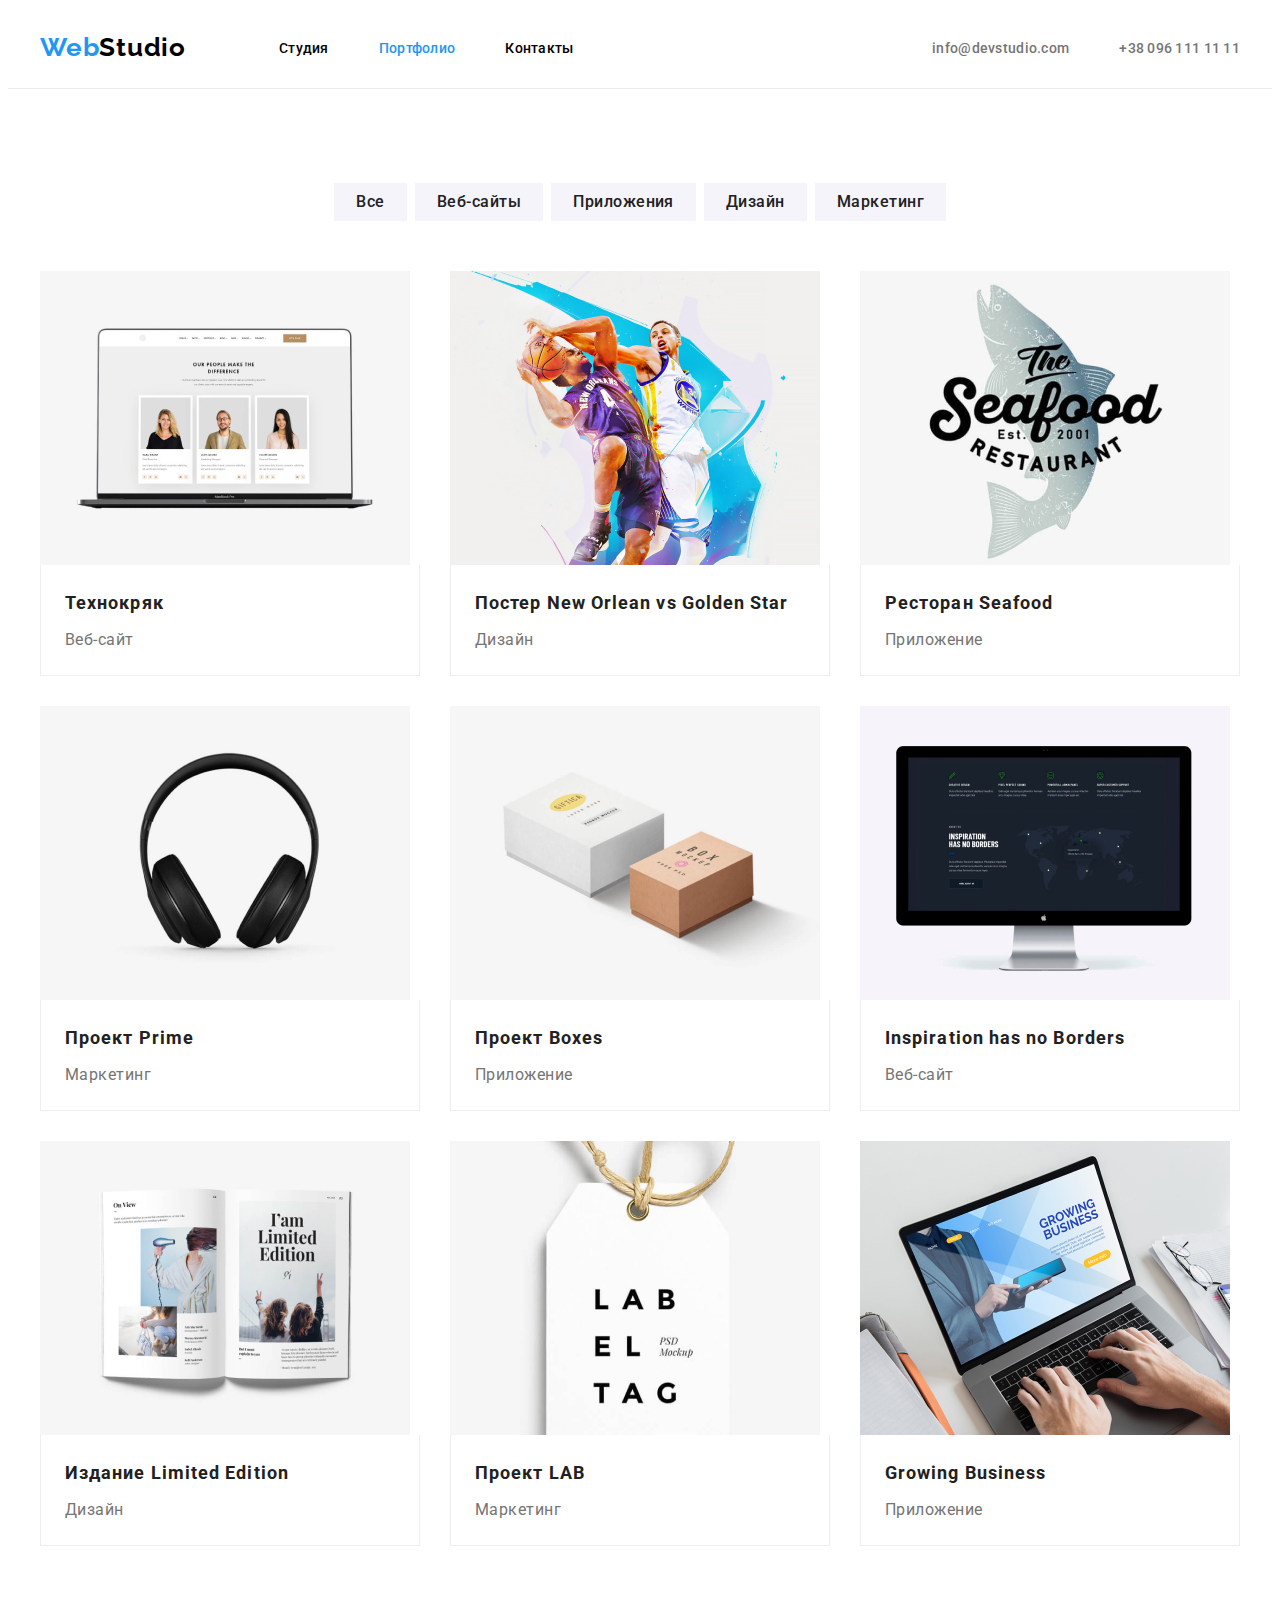
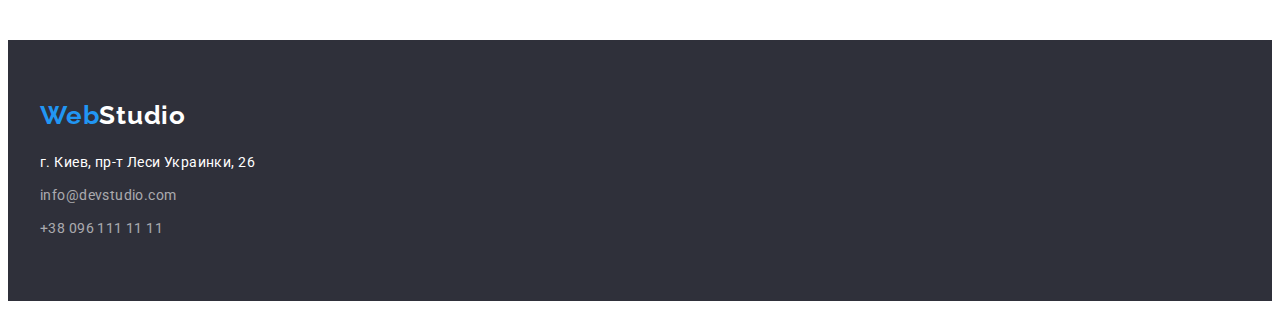
==== portfolio.html @ dbbafd81 "copy repo" ====
<!DOCTYPE html>
<html lang="ru">

<head>
    <meta charset="UTF-8">
    <meta http-equiv="X-UA-Compatible" content="IE=edge">
    <meta name="viewport" content="width=device-width, initial-scale=1.0">
    <title>Вебстудия</title>
    <link rel="preconnect" href="https://fonts.gstatic.com">
    <link href="https://fonts.googleapis.com/css2?family=Raleway:wght@700&family=Roboto:wght@400;500;700;900&display=swap"
        rel="stylesheet">
    <link rel="stylesheet" href="https://cdnjs.cloudflare.com/ajax/libs/modern-normalize/1.0.0/modern-normalize.css"
        integrity="sha512-Zx6MlUMKSVJoQ+83OwhdILe8cSEsCzfqThJd7J/VA2UrK6Ctj85p+xzqfyuNXE5B1k25uUdmJ2OzItbBy9GHAQ=="
        crossorigin="anonymous" />
    <link rel="stylesheet" href="./css/styles.css">
</head>

<body>
    <!-- Шапка сайта -->
    <header class="top-header top-header-portfolio">
    
        <div class="container">
    
            <nav class="header-nav">
                <a class="logo logo-header link" href="./index.html" lang="en"><span class="logo-web">Web</span>Studio</a>
    
                <ul class="nav-list list">
                    <li class="nav-item"><a class="nav-link link" href="./index.html">Студия</a></li>
                    <li class="nav-item"><a class="nav-link current link" href="./portfolio.html">Портфолио</a></li>
                    <li class="nav-item"><a class="nav-link link" href="">Контакты</a></li>
                </ul>
            </nav>
    
            <ul class="list contact-list">
                <li class="contact-item"><a class="mail-link link" href="mailto:info@devstudio.com" lang="en">info@devstudio.com</a></li>
                <li class="contact-item"><a class="tell-link link link" href="tel:+380961111111">+38 096 111 11 11</a></li>
            </ul>
        </div>
    </header>

    <!--Основной контент-->
    <main>
        <section class="filter">
            <div class="container">
                <h1 class="visually-hidden">Наши продукты</h1>
                <ul class="filter-list list">
                    <li class="filter-item">
                        <button class="filter-button" type="button">Все</button>
                    </li>
                    <li class="filter-item">
                        <button class="filter-button" type="button">Веб-сайты</button>
                    </li>
                    <li class="filter-item">
                        <button class="filter-button" type="button">Приложения</button>
                    </li>
                    <li class="filter-item">
                        <button class="filter-button" type="button">Дизайн</button>
                    </li>
                    <li class="filter-item">
                        <button class="filter-button" type="button">Маркетинг</button>
                    </li>
                </ul>
                
                <ul class="projects-list list">
                    <li class="projects-item">
                        <img src="./images/portfolio/project1.jpg" alt="Проект веб-сайта Технокряк" width="370" height="294">
                        <div class="projects-title-name">
                            <h2 class="projects-title">Технокряк</h2>
                            <p class="projects-description">Веб-сайт</p>
                        </div>
                    </li>
                    <li class="projects-item">
                        <img src="./images/portfolio/project2.jpg" alt="Два баскетболиста в схватке" width="370" height="294">
                        <div class="projects-title-name">
                            <h2 class="projects-title">Постер <span lang="en">New Orlean vs Golden Star</span></h2>
                            <p class="projects-description">Дизайн</p>
                        </div>
                    </li>
                    <li class="projects-item">
                        <img src="./images/portfolio/project3.jpg" alt="Логотип ресторана Seafood" width="370" height="294">
                        <div class="projects-title-name">
                            <h2 class="projects-title">Ресторан <span lang="en">Seafood</span></h2>
                            <p class="projects-description">Приложение</p>
                        </div>
                    </li>
                    <li class="projects-item">
                        <img src="./images/portfolio/project4.jpg" alt="Наушники" width="370" height="294">
                        <div class="projects-title-name">
                            <h2 class="projects-title">Проект <span lang="en">Prime</span></h2>
                            <p class="projects-description">Маркетинг</p>
                        </div>
                    </li>
                    <li class="projects-item">
                        <img src="./images/portfolio/project5.jpg" alt="Упаковочные коробочки" width="370" height="294">
                        <div class="projects-title-name">
                            <h2 class="projects-title">Проект <span lang="en">Boxes</span></h2>
                            <p class="projects-description">Приложение</p>
                        </div>
                    </li>
                    <li class="projects-item">
                        <img src="./images/portfolio/project6.jpg" alt="Монитор с веб-сайтом" width="370" height="294">
                        <div class="projects-title-name">
                            <h2 class="projects-title"><span lang="en">Inspiration has no Borders</span></h2>
                            <p class="projects-description">Веб-сайт</p>
                        </div>
                    </li>
                    <li class="projects-item">
                        <img src="./images/portfolio/project7.jpg" alt="Раскрытая книга" width="370" height="294">
                        <div class="projects-title-name">
                            <h2 class="projects-title">Издание <span lang="en">Limited Edition</span></h2>
                            <p class="projects-description">Дизайн</p>
                        </div>
                    </li>
                    <li class="projects-item">
                        <img src="./images/portfolio/project8.jpg" alt="Бирка с логотипом компаниии" width="370" height="294">
                        <div class="projects-title-name">
                            <h2 class="projects-title">Проект <span lang="en">LAB</span></h2>
                            <p class="projects-description">Маркетинг</p>
                        </div>
                    </li>
                    <li class="projects-item">
                        <img src="./images/portfolio/project9.jpg" alt="Приложение в ноутбуке" width="370" height="294">
                        <div class="projects-title-name">
                            <h2 class="projects-title"><span lang="en">Growing Business</span></h2>
                            <p class="projects-description">Приложение</p>
                        </div>
                    </li>
                </ul>
            </div>
        </section>
        


    </main>


    <!-- Подвал -->
    <footer class="footer">
        <div class="container">
            <h2 class="visually-hidden">Подвал сайта</h2>
    
            <a class="logo logo-footer link" href="./index.html" lang="en"><span class="logo-web">Web</span><span
                    class="logo-footer-color">Studio</span></a>
    
            <address class="address">
                <ul class="footer-list list">
                    <li class="footer-list-item"><a class="footer-link footer-link-address link"
                            href="https://goo.gl/maps/F6Xvro93UMRjj7kQ9">г. Киев, пр-т Леси Украинки, 26</a></li>
                    <li class="footer-list-item"><a class="footer-link footer-link-mail link"
                            href="mailto:info@devstudio.com" lang="en">info@devstudio.com</a></li>
                    <li class="footer-list-item"><a class="footer-link footer-link-contact link"
                            href="tel:+380961111111">+38 096 111 11 11</a></li>
                </ul>
            </address>
        </div>
    </footer>
</body>

</html>
---- css/styles.css ----
:root {
  --main-font: Roboto, sans-serif;
  --logo-font: Raleway, sans-serif;
  --main-color: #000000;
  --secondary-color: #757575;
  --accent-color: #2196f3;
  --herro-color: #2f303a;
  --team-background-color: #f5f4fa;
  --footer-color: #ffffff;
  --button-color: #212121;
  --background-button-color: #f5f4fa;
  --backround-footer: #2f303a;
  --footer-link-contact-color: rgba(255, 255, 255, 0.6);
  --section-pt: 94px;
  --section-pb: 94px;
}

/*общие стили*/
body {
  font-family: var(--main-font);
  color: var(--main-color);
}

/*cброс стилей*/
.link {
  text-decoration: none;
}

.list {
  list-style: none;
}

.address {
  font-style: normal;
}

h1,
h2,
h3,
h4,
h5,
h6,
p {
  margin: 0;
}

ul,
ol {
  margin: 0;
  padding: 0;
}

img {
  display: block;
}

/*Скрытые заголовки*/
.visually-hidden {
  position: absolute !important;
  clip: rect(1px 1px 1px 1px); /* IE6, IE7 */
  clip: rect(1px, 1px, 1px, 1px);
  padding: 0 !important;
  border: 0 !important;
  height: 1px !important;
  width: 1px !important;
  overflow: hidden;
}
/*Конец скрытых заголовков*/
/*======конец cброса стилей======*/

/*=====HEADER=======*/

.container {
  width: 1200px;
  margin: 0 auto;
  padding-left: 15px;
  padding-right: 15px;
}

/*стиль лого*/

.logo {
  font-family: var(--logo-font);
  font-weight: 700;
  font-size: 26px;
  line-height: 1.19;
  letter-spacing: 0.03em;
  color: var(--main-color);
}

.logo-header {
  padding-top: 24px;
  padding-bottom: 25px;
  margin-right: 93px;
}

/*стиль надписи веб*/
.logo-web {
  color: var(--accent-color);
}

/*стили навигации*/

.top-header-portfolio {
  border-bottom: 1px solid #ececec;
}

.top-header .container {
  display: flex;
  align-items: center;
}

.header-nav {
  display: flex;
  align-items: center;
}

.nav-list {
  display: flex;
  align-items: center;
}

.contact-list {
  display: flex;
  margin-left: auto;
  align-items: center;
}
.contact-item:not(:first-child) {
  margin-left: 50px;
}

.nav-item:not(:last-child) {
  margin-right: 50px;
}

.nav-link {
  padding-top: 32px;
  padding-bottom: 32px;
  font-weight: 500;
  font-size: 14px;
  line-height: 1.14;
  letter-spacing: 0.02em;
  color: var(--main-color);
}

/*активная страница*/
.current {
  color: var(--accent-color);
}

/*наведение*/
.nav-link:hover,
.nav-link:focus {
  color: var(--accent-color);
}

/*маил, тел*/
.mail-link,
.tell-link {
  padding-top: 32px;
  padding-bottom: 32px;
  font-weight: 500;
  font-size: 14px;
  line-height: 1.14;
  letter-spacing: 0.02em;
  color: var(--secondary-color);
}

/*при наведении*/
.mail-link:hover,
.mail-link:focus,
.tell-link:hover,
.tell-link:focus {
  color: var(--accent-color);
}
/*=====END HEADER*=======/

/*=====MAIN=======*/

/*герой*/
.herro {
  background-color: var(--herro-color);
  padding-top: 200px;
  padding-bottom: 200px;
  margin-left: auto;
  margin-right: auto;
}

.herro-title {
  display: block;
  margin-left: auto;
  margin-right: auto;
  margin-bottom: 30px;
  font-weight: 900;
  font-size: 44px;
  line-height: 1.36;
  text-align: center;
  letter-spacing: 0.06em;
  text-transform: uppercase;
  color: var(--footer-color);
  text-shadow: 0px 4px 4px rgba(0, 0, 0, 0.25);
}

/*модальная кнопка*/
.modal-btn {
  display: block;
  margin-left: auto;
  margin-right: auto;
  padding-left: 32px;
  padding-right: 32px;
  padding-top: 10px;
  padding-bottom: 10px;
  box-shadow: 0px 4px 4px rgba(0, 0, 0, 0.15);
  border-radius: 4px;

  font-weight: 700;
  font-size: 16px;
  line-height: 1.88;
  letter-spacing: 0.06em;
  background-color: var(--accent-color);
  color: var(--footer-color);
  cursor: pointer;
}

/*преимущества*/

.feature {
  padding-top: var(--section-pt);
}

.feature-item {
  display: flex;
  margin-left: -30px;
  margin-top: -30px;
}

.feature-block {
  margin-left: 30px;
  margin-top: 30px;
  flex-basis: calc((100% - 90px) / 4);
}

.feature-title {
  margin-bottom: 10px;
  font-weight: 700;
  font-size: 14px;
  line-height: 1.14;
  letter-spacing: 0.03em;
  text-transform: uppercase;
}

.feature-text {
  font-size: 14px;
  line-height: 1.71;
  letter-spacing: 0.03em;
  color: var(--secondary-color);
}
/*чем мы занимаемся*/

.activities {
  padding-top: var(--section-pt);
  padding-bottom: var(--section-pb);
}
.activities-title {
  margin-bottom: 50px;
  font-weight: 700;
  font-size: 36px;
  line-height: 1.17;
  text-align: center;
  letter-spacing: 0.03em;
}

.activities-list {
  display: flex;
  margin-left: -30px;
  margin-top: -30px;
}

.activities-list-item {
  margin-left: 30px;
  margin-top: 30px;
  flex-basis: calc((100% - 60px) / 3);
}

/*члены команды*/
.team {
  background-color: var(--team-background-color);
  padding-top: var(--section-pt);
  padding-bottom: var(--section-pb);
}

.team-title {
  display: block;

  margin-bottom: 50px;
  font-weight: 700;
  font-size: 36px;
  line-height: 1.17;
  text-align: center;
  letter-spacing: 0.03em;
}

.team-list {
  display: flex;
  margin-left: -30px;
  margin-top: -30px;
}

.team-item {
  margin-left: 30px;
  margin-top: 30px;
  flex-basis: calc((100% - 90px) / 4);

  box-shadow: 0px 1px 3px rgba(0, 0, 0, 0.12), 0px 1px 1px rgba(0, 0, 0, 0.14),
    0px 2px 1px rgba(0, 0, 0, 0.2);
  border-radius: 0px 0px 4px 4px;
}

.team-item {
  background-color: var(--footer-color);
}

.team-info {
  padding-top: 30px;
  padding-bottom: 30px;
  padding-left: 30px;
  padding-right: 30px;
}
.team-name {
  font-weight: 500;
  font-size: 16px;
  line-height: 1.19;
  text-align: center;
  letter-spacing: 0.03em;
  color: var(--main-color);
}

.team-position {
  margin-top: 10px;
  font-size: 16px;
  line-height: 1.19;
  text-align: center;
  letter-spacing: 0.03em;
  color: var(--secondary-color);
}

/*=====END MAIN=======*/

/*=====FOOTER=========*/
.footer {
  background-color: var(--backround-footer);
  padding-top: 60px;
  padding-bottom: 60px;
}

.address {
  margin-top: 20px;
}

.logo-footer-color {
  color: var(--footer-color);
}
/*адресс*/
.footer-link {
  font-size: 14px;
  line-height: 1.71;
  letter-spacing: 0.03em;
  color: var(--footer-color);
}

.footer-list-item:not(:last-child) {
  margin-bottom: 9px;
}

.footer-link-mail,
.footer-link-contact {
  color: var(--footer-link-contact-color);
}
/*=======END FOOTER=======*/

/*========FILTER========*/

/*стиль фильтра*/

.filter {
  padding-top: var(--section-pt);
  padding-bottom: var(--section-pb);
}

.filter-list {
  display: flex;
  justify-content: center;
  margin-bottom: 50px;
}

.filter-button {
  min-width: 73px;
  padding-left: 22px;
  padding-right: 22px;
  padding-top: 6px;
  padding-bottom: 6px;
  border: none;
  font-family: inherit;
  font-weight: 500;
  font-size: 16px;
  line-height: 1.63;
  text-align: center;
  letter-spacing: 0.03em;
  color: var(--button-color);
  background-color: var(--background-button-color);
}

.filter-item:not(:last-child) {
  margin-right: 8px;
}

/*при наведении*/
.filter-button:hover,
.filter-button:focus {
  cursor: pointer;
  color: var(--background-button-color);
  background-color: var(--accent-color);
}
/*===========PROJECT===========*/

/*проекты названия*/

.projects-list {
  display: flex;
  flex-wrap: wrap;
  margin-left: -30px;
  margin-top: -30px;
}

.projects-item {
  margin-left: 30px;
  margin-top: 30px;
  flex-basis: calc((100% - 90px) / 3);
}

.projects-title-name {
  display: block;
  padding-left: 24px;
  padding-right: 24px;
  padding-top: 20px;
  padding-bottom: 20px;
  border-left: 1px solid #eeeeee;
  border-bottom: 1px solid #eeeeee;
  border-right: 1px solid #eeeeee;
}

.projects-title {
  margin-bottom: 4px;
  font-weight: 700;
  font-size: 18px;
  line-height: 2;
  letter-spacing: 0.06em;
  color: var(--button-color);
}

/*тип проекты*/
.projects-description {
  display: inline-block;
  font-size: 16px;
  line-height: 1.88;
  letter-spacing: 0.03em;
  color: var(--secondary-color);
}
/*===========END PROJECT===========*/
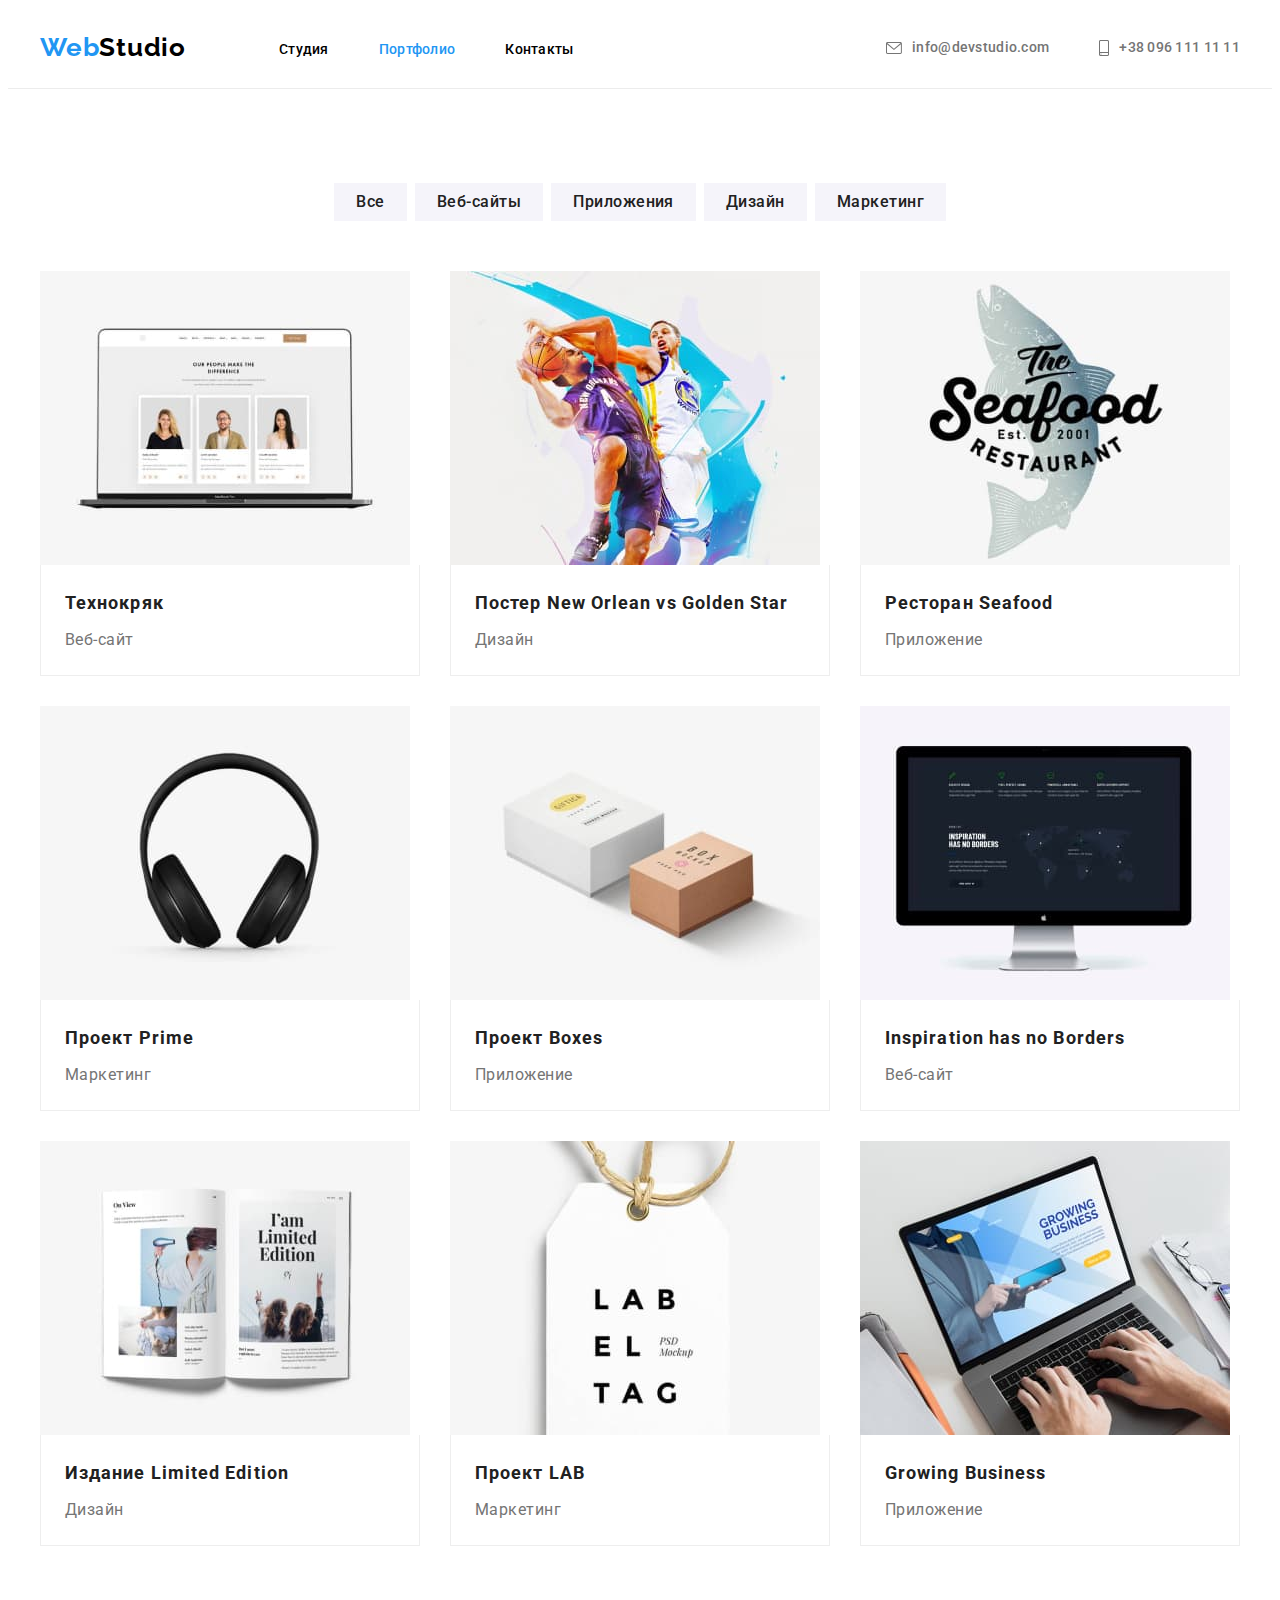
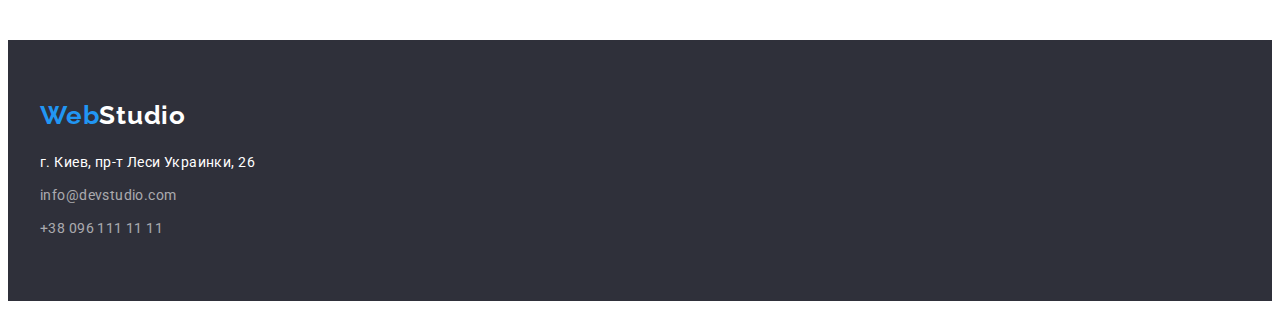
==== commit 9696bc11: "Градиент Героя" ====
--- a/portfolio.html
+++ b/portfolio.html
@@ -32,8 +32,20 @@
             </nav>
     
             <ul class="list contact-list">
-                <li class="contact-item"><a class="mail-link link" href="mailto:info@devstudio.com" lang="en">info@devstudio.com</a></li>
-                <li class="contact-item"><a class="tell-link link link" href="tel:+380961111111">+38 096 111 11 11</a></li>
+                <li class="contact-item">
+                    <a class="mail-link link" href="mailto:info@devstudio.com" lang="en">
+                        <svg class="contact-logo" width="16px" height="12px">
+                            <use href="./images/icons.svg#envelope">
+                            </use>
+                        </svg>
+                        info@devstudio.com</a>
+                </li>
+                <li class="contact-item"><a class="tell-link link" href="tel:+380961111111">
+                        <svg class="contact-logo" width="10px" height="16px">
+                            <use href="./images/icons.svg#smartphone">
+                            </use>
+                        </svg>
+                        +38 096 111 11 11</a></li>
             </ul>
         </div>
     </header>
--- a/css/styles.css
+++ b/css/styles.css
@@ -13,6 +13,8 @@
   --footer-link-contact-color: rgba(255, 255, 255, 0.6);
   --section-pt: 94px;
   --section-pb: 94px;
+  --link-social-color: #afb1b8;
+  --accent-link-social-color: #ffffff;
 }
 
 /*общие стили*/
@@ -157,6 +159,8 @@
 /*маил, тел*/
 .mail-link,
 .tell-link {
+  display: flex;
+  align-items: center;
   padding-top: 32px;
   padding-bottom: 32px;
   font-weight: 500;
@@ -173,12 +177,31 @@
 .tell-link:focus {
   color: var(--accent-color);
 }
+
+.contact-logo {
+  fill: currentColor;
+  margin-right: 10px;
+}
+
+.mail-link:hover svg,
+.mail-link:focus svg,
+.tell-link:hover svg,
+.tell-link:focus svg {
+  fill: currentColor;
+}
 /*=====END HEADER*=======/
 
 /*=====MAIN=======*/
 
 /*герой*/
 .herro {
+  background-image: linear-gradient(
+      rgba(47, 48, 58, 40%),
+      rgba(47, 48, 58, 40%)
+    ),
+    url('../images/index/herro.jpg');
+  background-repeat: no-repeat;
+  max-width: 1600px;
   background-color: var(--herro-color);
   padding-top: 200px;
   padding-bottom: 200px;
@@ -240,6 +263,21 @@
   flex-basis: calc((100% - 90px) / 4);
 }
 
+.feature-img {
+  display: flex;
+  justify-content: center;
+  align-items: center;
+  background-color: var(--background-button-color);
+  border-radius: 4px;
+  width: 270px;
+  height: 120px;
+  margin-bottom: 30px;
+}
+
+.feature-svg {
+  fill: currentColor;
+}
+
 .feature-title {
   margin-bottom: 10px;
   font-weight: 700;
@@ -337,6 +375,7 @@
 
 .team-position {
   margin-top: 10px;
+  margin-bottom: 16px;
   font-size: 16px;
   line-height: 1.19;
   text-align: center;
@@ -344,6 +383,33 @@
   color: var(--secondary-color);
 }
 
+.team-link {
+  display: flex;
+  justify-content: space-between;
+  align-items: center;
+}
+.team-link-item > svg {
+  fill: var(--link-social-color);
+}
+
+.team-link-item {
+  display: flex;
+  justify-content: center;
+  align-items: center;
+  width: 44px;
+  height: 44px;
+  border-radius: 50%;
+}
+
+.team-link-item:hover,
+.team-link-item:focus {
+  background-color: var(--accent-color);
+}
+
+.team-link-item:hover svg,
+.team-link-item:focus svg {
+  fill: var(--footer-color);
+}
 /*=====END MAIN=======*/
 
 /*=====FOOTER=========*/
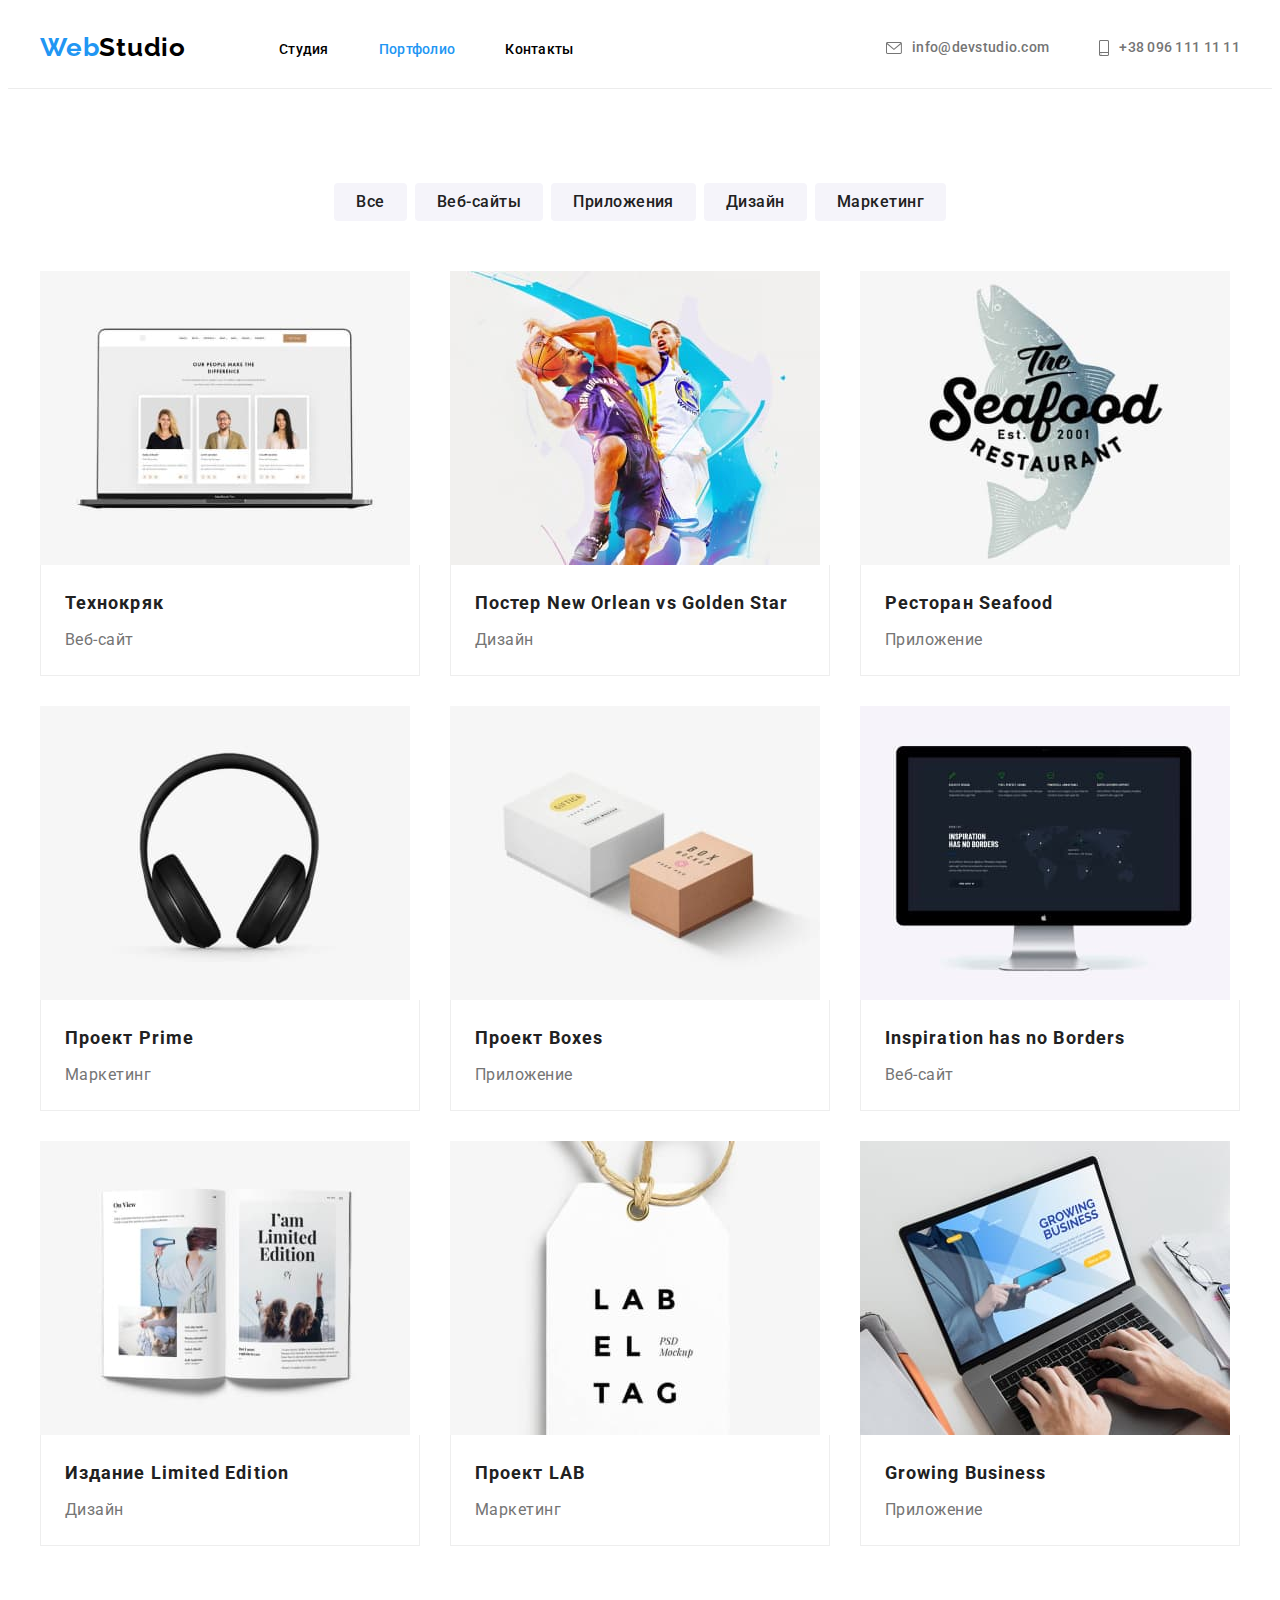
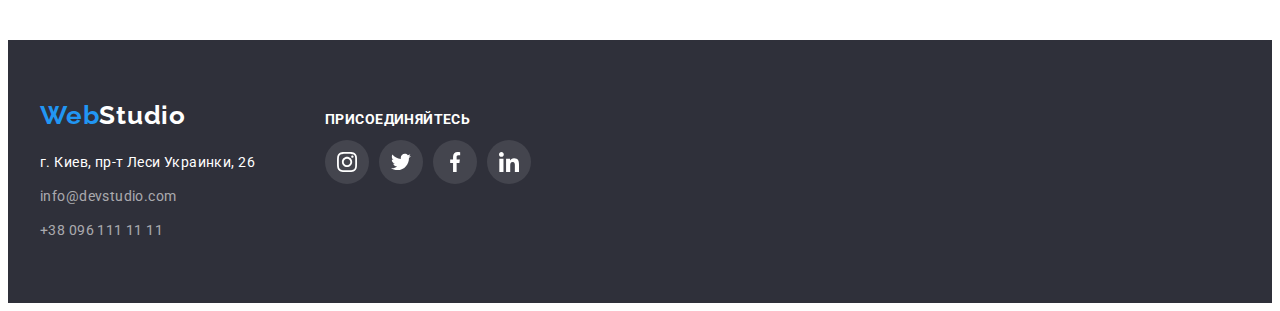
==== commit 42d04dfd: "Full" ====
--- a/portfolio.html
+++ b/portfolio.html
@@ -73,70 +73,97 @@
                     </li>
                 </ul>
                 
-                <ul class="projects-list list">
-                    <li class="projects-item">
-                        <img src="./images/portfolio/project1.jpg" alt="Проект веб-сайта Технокряк" width="370" height="294">
-                        <div class="projects-title-name">
-                            <h2 class="projects-title">Технокряк</h2>
-                            <p class="projects-description">Веб-сайт</p>
-                        </div>
-                    </li>
-                    <li class="projects-item">
-                        <img src="./images/portfolio/project2.jpg" alt="Два баскетболиста в схватке" width="370" height="294">
-                        <div class="projects-title-name">
-                            <h2 class="projects-title">Постер <span lang="en">New Orlean vs Golden Star</span></h2>
-                            <p class="projects-description">Дизайн</p>
-                        </div>
-                    </li>
-                    <li class="projects-item">
-                        <img src="./images/portfolio/project3.jpg" alt="Логотип ресторана Seafood" width="370" height="294">
-                        <div class="projects-title-name">
-                            <h2 class="projects-title">Ресторан <span lang="en">Seafood</span></h2>
-                            <p class="projects-description">Приложение</p>
-                        </div>
-                    </li>
-                    <li class="projects-item">
-                        <img src="./images/portfolio/project4.jpg" alt="Наушники" width="370" height="294">
-                        <div class="projects-title-name">
-                            <h2 class="projects-title">Проект <span lang="en">Prime</span></h2>
-                            <p class="projects-description">Маркетинг</p>
-                        </div>
-                    </li>
-                    <li class="projects-item">
-                        <img src="./images/portfolio/project5.jpg" alt="Упаковочные коробочки" width="370" height="294">
-                        <div class="projects-title-name">
-                            <h2 class="projects-title">Проект <span lang="en">Boxes</span></h2>
-                            <p class="projects-description">Приложение</p>
-                        </div>
-                    </li>
-                    <li class="projects-item">
-                        <img src="./images/portfolio/project6.jpg" alt="Монитор с веб-сайтом" width="370" height="294">
-                        <div class="projects-title-name">
-                            <h2 class="projects-title"><span lang="en">Inspiration has no Borders</span></h2>
-                            <p class="projects-description">Веб-сайт</p>
-                        </div>
-                    </li>
-                    <li class="projects-item">
-                        <img src="./images/portfolio/project7.jpg" alt="Раскрытая книга" width="370" height="294">
-                        <div class="projects-title-name">
-                            <h2 class="projects-title">Издание <span lang="en">Limited Edition</span></h2>
-                            <p class="projects-description">Дизайн</p>
-                        </div>
-                    </li>
-                    <li class="projects-item">
-                        <img src="./images/portfolio/project8.jpg" alt="Бирка с логотипом компаниии" width="370" height="294">
-                        <div class="projects-title-name">
-                            <h2 class="projects-title">Проект <span lang="en">LAB</span></h2>
-                            <p class="projects-description">Маркетинг</p>
-                        </div>
-                    </li>
-                    <li class="projects-item">
-                        <img src="./images/portfolio/project9.jpg" alt="Приложение в ноутбуке" width="370" height="294">
-                        <div class="projects-title-name">
-                            <h2 class="projects-title"><span lang="en">Growing Business</span></h2>
-                            <p class="projects-description">Приложение</p>
-                        </div>
-                    </li>
+                <ul class="projects-list list">                    
+                    <li class="projects-item">
+                        <a class="projects-link link" href="">
+                            <img src="./images/portfolio/project1.jpg" alt="Проект веб-сайта Технокряк" width="370" height="294">
+                            <div class="projects-title-name">
+                                <h2 class="projects-title">Технокряк</h2>
+                                <p class="projects-description">Веб-сайт</p>
+                            </div>
+                        </a>
+                    </li>                    
+                    
+                    <li class="projects-item">
+                        <a class="projects-link link" href="">
+                            <img src="./images/portfolio/project2.jpg" alt="Два баскетболиста в схватке" width="370" height="294">
+                            <div class="projects-title-name">
+                                <h2 class="projects-title">Постер <span lang="en">New Orlean vs Golden Star</span></h2>
+                                <p class="projects-description">Дизайн</p>
+                            </div>
+                        </a>
+                    </li>                    
+                    
+                    <li class="projects-item">
+                        <a class="projects-link link" href="">
+                            <img src="./images/portfolio/project3.jpg" alt="Логотип ресторана Seafood" width="370" height="294">
+                            <div class="projects-title-name">
+                                <h2 class="projects-title">Ресторан <span lang="en">Seafood</span></h2>
+                                <p class="projects-description">Приложение</p>
+                            </div>
+                        </a>
+                    </li>                    
+                    
+                    <li class="projects-item">
+                        <a class="projects-link link" href="">
+                            <img src="./images/portfolio/project4.jpg" alt="Наушники" width="370" height="294">
+                            <div class="projects-title-name">
+                                <h2 class="projects-title">Проект <span lang="en">Prime</span></h2>
+                                <p class="projects-description">Маркетинг</p>
+                            </div>
+                        </a>
+                    </li>                    
+                    
+                    <li class="projects-item">
+                        <a class="projects-link link" href="">
+                            <img src="./images/portfolio/project5.jpg" alt="Упаковочные коробочки" width="370" height="294">
+                            <div class="projects-title-name">
+                                <h2 class="projects-title">Проект <span lang="en">Boxes</span></h2>
+                                <p class="projects-description">Приложение</p>
+                            </div>
+                        </a>
+                    </li>                    
+                    
+                    <li class="projects-item">
+                        <a class="projects-link link" href="">
+                            <img src="./images/portfolio/project6.jpg" alt="Монитор с веб-сайтом" width="370" height="294">
+                            <div class="projects-title-name">
+                                <h2 class="projects-title"><span lang="en">Inspiration has no Borders</span></h2>
+                                <p class="projects-description">Веб-сайт</p>
+                            </div>
+                        </a>
+                    </li>                   
+                    
+                    <li class="projects-item">
+                        <a class="projects-link link" href="">
+                            <img src="./images/portfolio/project7.jpg" alt="Раскрытая книга" width="370" height="294">
+                            <div class="projects-title-name">
+                                <h2 class="projects-title">Издание <span lang="en">Limited Edition</span></h2>
+                                <p class="projects-description">Дизайн</p>
+                            </div>
+                        </a>
+                    </li>                    
+                    
+                    <li class="projects-item">
+                        <a class="projects-link link" href="">
+                            <img src="./images/portfolio/project8.jpg" alt="Бирка с логотипом компаниии" width="370" height="294">
+                            <div class="projects-title-name">
+                                <h2 class="projects-title">Проект <span lang="en">LAB</span></h2>
+                                <p class="projects-description">Маркетинг</p>
+                            </div>
+                        </a>
+                    </li>                    
+                    
+                    <li class="projects-item">
+                        <a class="projects-link link" href="">
+                            <img src="./images/portfolio/project9.jpg" alt="Приложение в ноутбуке" width="370" height="294">
+                            <div class="projects-title-name">
+                                <h2 class="projects-title"><span lang="en">Growing Business</span></h2>
+                                <p class="projects-description">Приложение</p>
+                            </div>
+                        </a>
+                    </li>                    
+                                  
                 </ul>
             </div>
         </section>
@@ -151,19 +178,60 @@
         <div class="container">
             <h2 class="visually-hidden">Подвал сайта</h2>
     
-            <a class="logo logo-footer link" href="./index.html" lang="en"><span class="logo-web">Web</span><span
-                    class="logo-footer-color">Studio</span></a>
-    
-            <address class="address">
-                <ul class="footer-list list">
-                    <li class="footer-list-item"><a class="footer-link footer-link-address link"
-                            href="https://goo.gl/maps/F6Xvro93UMRjj7kQ9">г. Киев, пр-т Леси Украинки, 26</a></li>
-                    <li class="footer-list-item"><a class="footer-link footer-link-mail link"
-                            href="mailto:info@devstudio.com" lang="en">info@devstudio.com</a></li>
-                    <li class="footer-list-item"><a class="footer-link footer-link-contact link"
-                            href="tel:+380961111111">+38 096 111 11 11</a></li>
-                </ul>
-            </address>
+            <div class="footer-info">
+                <div class="footer-info-address">
+                    <a class="logo logo-footer link" href="./index.html" lang="en"><span class="logo-web">Web</span><span
+                            class="logo-footer-color">Studio</span></a>
+    
+                    <address class="address">
+                        <ul class="footer-list list">
+                            <li class="footer-list-item"><a class="footer-link footer-link-address link"
+                                    href="https://goo.gl/maps/F6Xvro93UMRjj7kQ9">г. Киев, пр-т Леси Украинки, 26</a></li>
+                            <li class="footer-list-item"><a class="footer-link footer-link-mail link"
+                                    href="mailto:info@devstudio.com" lang="en">info@devstudio.com</a></li>
+                            <li class="footer-list-item"><a class="footer-link footer-link-contact link"
+                                    href="tel:+380961111111">+38 096
+                                    111 11 11</a></li>
+                        </ul>
+                    </address>
+                </div>
+    
+                <div class="footer-social-link">
+                    <h2 class="footer-title list">присоединяйтесь</h2>
+                    <ul class="footer-team-link list">
+                        <li class="footer-team-item">
+                            <a class="footer-team-link-item" href="">
+                                <svg wight="20px" height="20px">
+                                    <use href="./images/icons.svg#instagram"></use>
+                                </svg>
+                            </a>
+                        </li>
+                        <li class="footer-team-item">
+                            <a class="footer-team-link-item" href="">
+                                <svg wight="20px" height="20px">
+                                    <use href="./images/icons.svg#twitter"></use>
+                                </svg>
+                            </a>
+                        </li>
+                        <li class="footer-team-item">
+                            <a class="footer-team-link-item" href="">
+                                <svg wight="20px" height="20px">
+                                    <use href="./images/icons.svg#facebook"></use>
+                                </svg>
+                            </a>
+                        </li>
+                        <li class="footer-team-item">
+                            <a class="footer-team-link-item" href="">
+                                <svg wight="20px" height="20px">
+                                    <use href="./images/icons.svg#linkedin"></use>
+                                </svg>
+                            </a>
+                        </li>
+    
+                    </ul>
+                </div>
+    
+            </div>
         </div>
     </footer>
 </body>
--- a/css/styles.css
+++ b/css/styles.css
@@ -410,6 +410,59 @@
 .team-link-item:focus svg {
   fill: var(--footer-color);
 }
+
+/*Клиенты*/
+
+.clients {
+  padding-top: var(--section-pt);
+  padding-bottom: var(--section-pb);
+}
+
+.clients-title {
+  margin-bottom: 50px;
+  font-weight: 700;
+  font-size: 36px;
+  line-height: 1.17;
+  text-align: center;
+  letter-spacing: 0.03em;
+}
+
+.clients-list {
+  display: flex;
+  margin-left: -30px;
+  margin-top: -30px;
+}
+
+.clients-list-item {
+  margin-left: 30px;
+  margin-top: 30px;
+  flex-basis: calc((100% - 150px) / 6);
+}
+
+.clients-list-link {
+  display: flex;
+  justify-content: center;
+  align-items: center;
+  border-radius: 4px;
+  width: 170px;
+  height: 90px;
+  border: 1px solid var(--link-social-color);
+}
+
+.clients-logo {
+  fill: var(--link-social-color);
+}
+
+.clients-list-link:hover,
+.clients-list-link:focus {
+  border: 1px solid var(--accent-color);
+}
+
+.clients-list-link:hover svg,
+.clients-list-link:focus svg {
+  fill: var(--accent-color);
+}
+
 /*=====END MAIN=======*/
 
 /*=====FOOTER=========*/
@@ -419,6 +472,11 @@
   padding-bottom: 60px;
 }
 
+.footer-info {
+  display: flex;
+  align-items: baseline;
+}
+
 .address {
   margin-top: 20px;
 }
@@ -426,6 +484,7 @@
 .logo-footer-color {
   color: var(--footer-color);
 }
+
 /*адресс*/
 .footer-link {
   font-size: 14px;
@@ -435,12 +494,60 @@
 }
 
 .footer-list-item:not(:last-child) {
-  margin-bottom: 9px;
+  margin-bottom: 10px;
 }
 
 .footer-link-mail,
 .footer-link-contact {
   color: var(--footer-link-contact-color);
+}
+
+.footer-title {
+  margin-bottom: 20px;
+  color: var(--footer-color);
+  font-family: Roboto;
+  font-weight: 700;
+  font-size: 14px;
+  line-height: 1.14px;
+  letter-spacing: 0.03em;
+  text-transform: uppercase;
+}
+
+.footer-info-address {
+  margin-right: 70px;
+}
+
+.footer-team-link {
+  display: flex;
+  justify-content: space-between;
+  align-items: center;
+}
+.footer-team-link-item > svg {
+  fill: var(--footer-color);
+}
+
+.footer-team-link-item {
+  display: flex;
+  justify-content: center;
+  align-items: center;
+  width: 44px;
+  height: 44px;
+  border-radius: 50%;
+  background-color: rgba(255, 255, 255, 0.1);
+}
+
+.footer-team-link > li:not(:last-child) {
+  margin-right: 10px;
+}
+
+.footer-team-link-item:hover,
+.footer-team-link-item:focus {
+  background-color: var(--accent-color);
+}
+
+.footer-team-link-item:hover svg,
+.footer-team-link-item:focus svg {
+  fill: var(--footer-color);
 }
 /*=======END FOOTER=======*/
 
@@ -466,6 +573,7 @@
   padding-top: 6px;
   padding-bottom: 6px;
   border: none;
+  border-radius: 4px;
   font-family: inherit;
   font-weight: 500;
   font-size: 16px;
@@ -486,6 +594,8 @@
   cursor: pointer;
   color: var(--background-button-color);
   background-color: var(--accent-color);
+  box-shadow: 0px 3px 1px rgba(0, 0, 0, 0.1), 0px 1px 2px rgba(0, 0, 0, 0.08),
+    0px 2px 2px rgba(0, 0, 0, 0.12);
 }
 /*===========PROJECT===========*/
 
@@ -502,6 +612,15 @@
   margin-left: 30px;
   margin-top: 30px;
   flex-basis: calc((100% - 90px) / 3);
+}
+.projects-link {
+  display: block;
+}
+
+.projects-link:hover,
+.projects-link:focus {
+  box-shadow: 0px 1px 1px rgba(0, 0, 0, 0.12), 0px 4px 4px rgba(0, 0, 0, 0.06),
+    1px 4px 6px rgba(0, 0, 0, 0.16);
 }
 
 .projects-title-name {
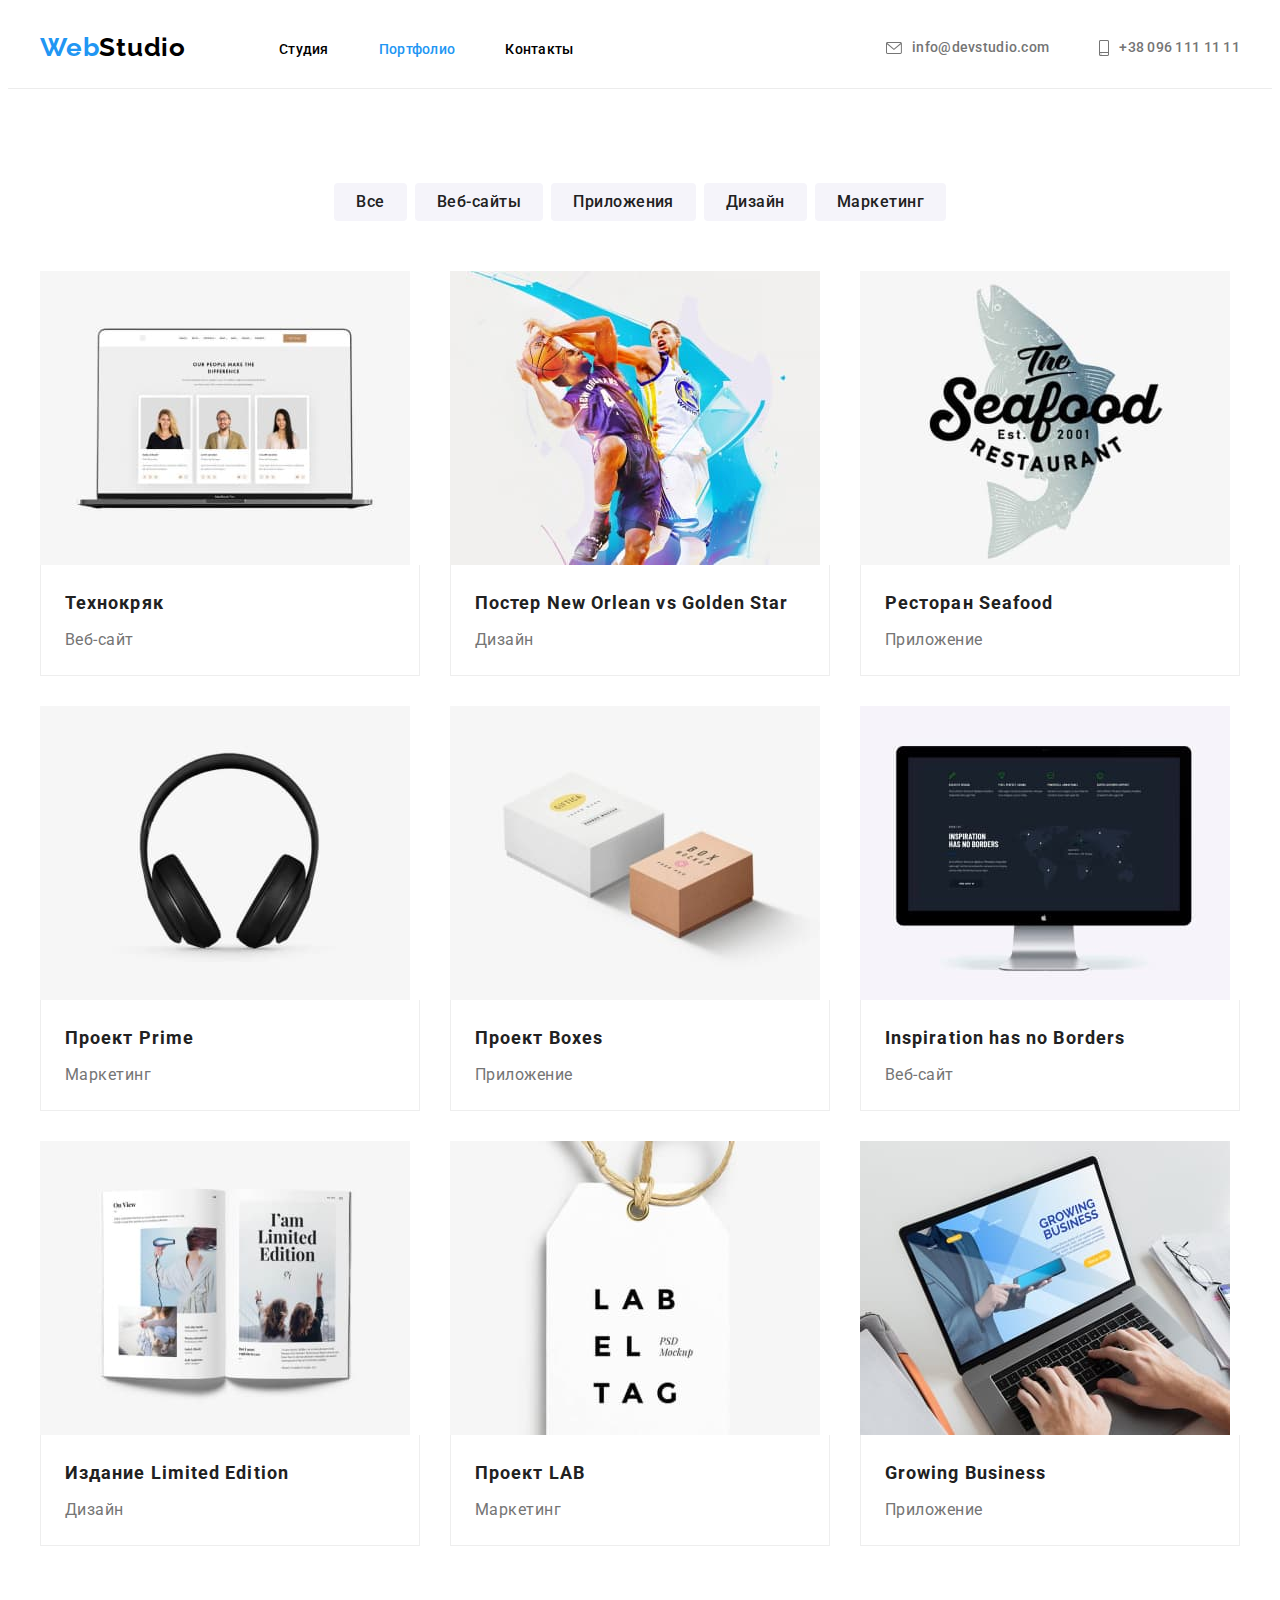
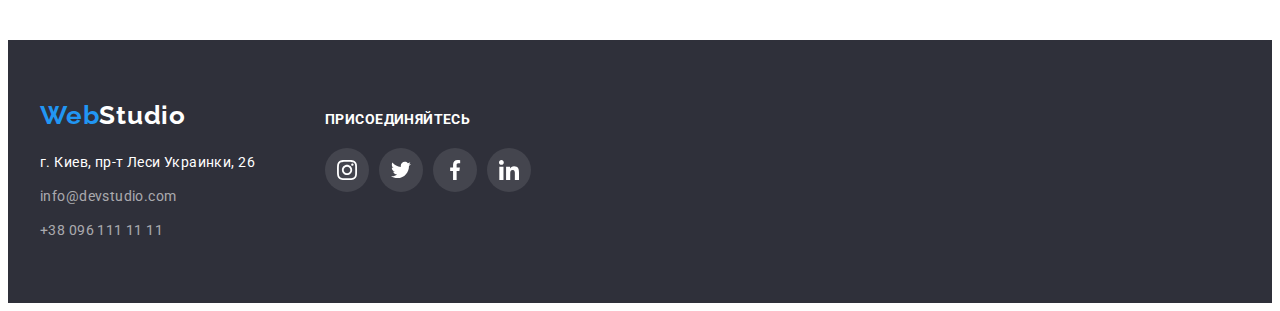
==== commit 48d1f264: "Исправление ширины и размеров svg" ====
--- a/portfolio.html
+++ b/portfolio.html
@@ -34,14 +34,14 @@
             <ul class="list contact-list">
                 <li class="contact-item">
                     <a class="mail-link link" href="mailto:info@devstudio.com" lang="en">
-                        <svg class="contact-logo" width="16px" height="12px">
+                        <svg class="contact-logo" width="16" height="12">
                             <use href="./images/icons.svg#envelope">
                             </use>
                         </svg>
                         info@devstudio.com</a>
                 </li>
                 <li class="contact-item"><a class="tell-link link" href="tel:+380961111111">
-                        <svg class="contact-logo" width="10px" height="16px">
+                        <svg class="contact-logo" width="10" height="16">
                             <use href="./images/icons.svg#smartphone">
                             </use>
                         </svg>
@@ -201,28 +201,28 @@
                     <ul class="footer-team-link list">
                         <li class="footer-team-item">
                             <a class="footer-team-link-item" href="">
-                                <svg wight="20px" height="20px">
+                                <svg widht="20" height="20">
                                     <use href="./images/icons.svg#instagram"></use>
                                 </svg>
                             </a>
                         </li>
                         <li class="footer-team-item">
                             <a class="footer-team-link-item" href="">
-                                <svg wight="20px" height="20px">
+                                <svg widht="20" height="20">
                                     <use href="./images/icons.svg#twitter"></use>
                                 </svg>
                             </a>
                         </li>
                         <li class="footer-team-item">
                             <a class="footer-team-link-item" href="">
-                                <svg wight="20px" height="20px">
+                                <svg widht="20" height="20">
                                     <use href="./images/icons.svg#facebook"></use>
                                 </svg>
                             </a>
                         </li>
                         <li class="footer-team-item">
                             <a class="footer-team-link-item" href="">
-                                <svg wight="20px" height="20px">
+                                <svg widht="20" height="20">
                                     <use href="./images/icons.svg#linkedin"></use>
                                 </svg>
                             </a>
--- a/css/styles.css
+++ b/css/styles.css
@@ -508,7 +508,7 @@
   font-family: Roboto;
   font-weight: 700;
   font-size: 14px;
-  line-height: 1.14px;
+  line-height: 1.14;
   letter-spacing: 0.03em;
   text-transform: uppercase;
 }
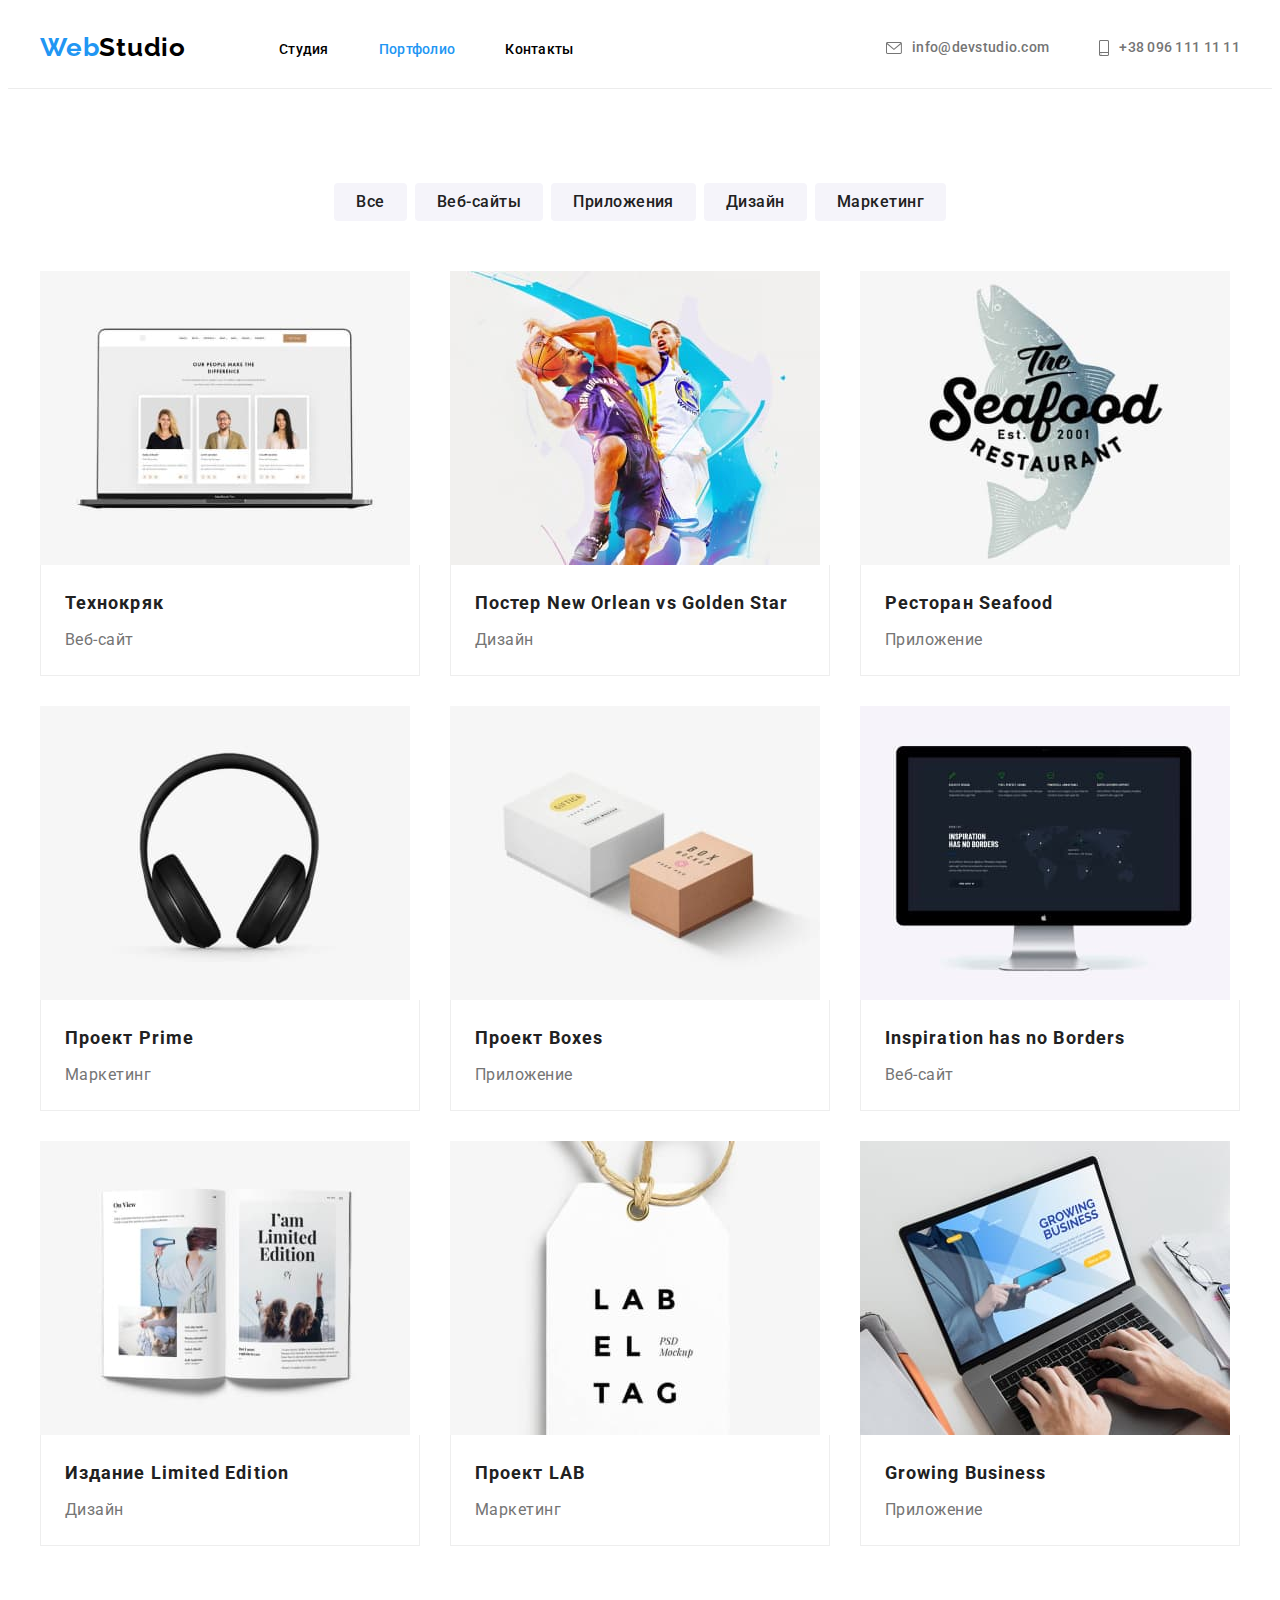
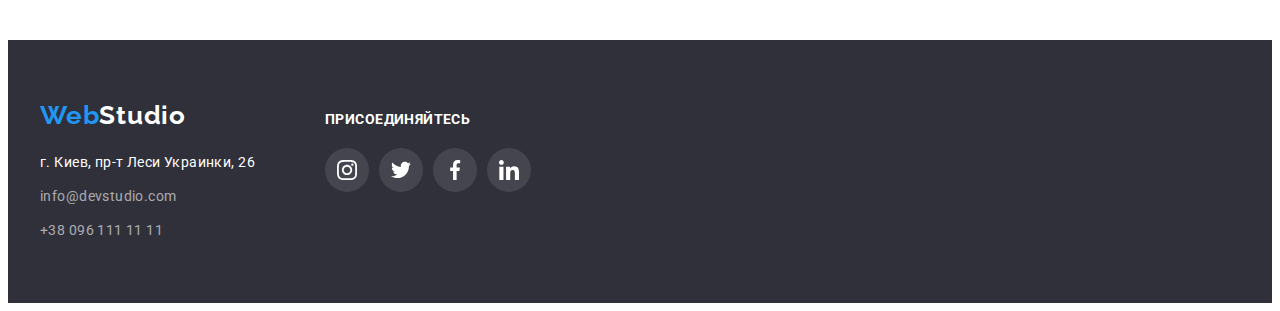
==== commit 0d65a3df: "Пофиксил widht)))" ====
--- a/portfolio.html
+++ b/portfolio.html
@@ -201,28 +201,28 @@
                     <ul class="footer-team-link list">
                         <li class="footer-team-item">
                             <a class="footer-team-link-item" href="">
-                                <svg widht="20" height="20">
+                                <svg width="20" height="20">
                                     <use href="./images/icons.svg#instagram"></use>
                                 </svg>
                             </a>
                         </li>
                         <li class="footer-team-item">
                             <a class="footer-team-link-item" href="">
-                                <svg widht="20" height="20">
+                                <svg width="20" height="20">
                                     <use href="./images/icons.svg#twitter"></use>
                                 </svg>
                             </a>
                         </li>
                         <li class="footer-team-item">
                             <a class="footer-team-link-item" href="">
-                                <svg widht="20" height="20">
+                                <svg width="20" height="20">
                                     <use href="./images/icons.svg#facebook"></use>
                                 </svg>
                             </a>
                         </li>
                         <li class="footer-team-item">
                             <a class="footer-team-link-item" href="">
-                                <svg widht="20" height="20">
+                                <svg width="20" height="20">
                                     <use href="./images/icons.svg#linkedin"></use>
                                 </svg>
                             </a>
